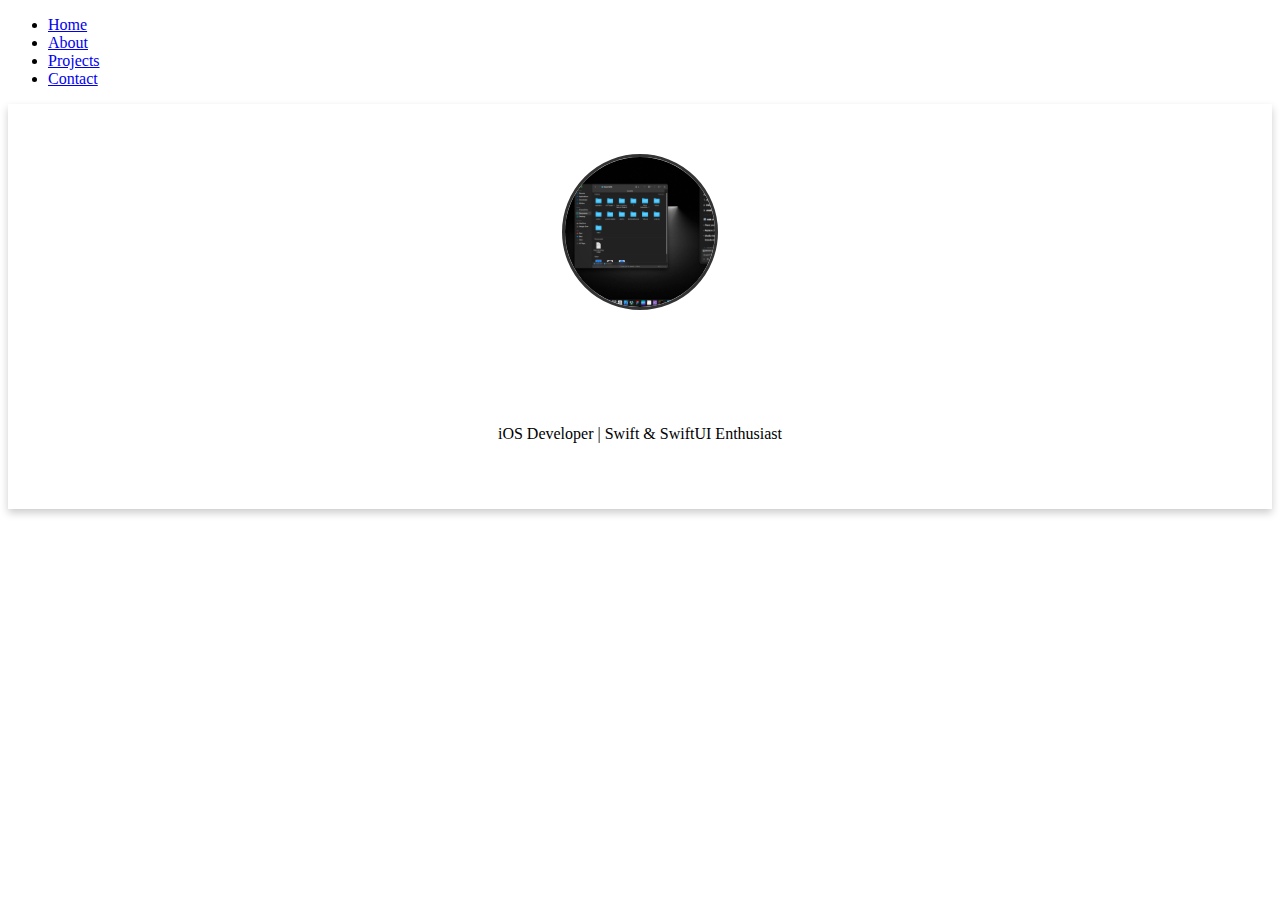
==== index.html @ f6d774bf "Initial commit" ====
<!DOCTYPE html>
<html lang="en">
<head>
    <meta charset="UTF-8">
    <meta name="viewport" content="width=device-width, initial-scale=1.0">
    <title>Your Name | iOS Developer</title>
    <link rel="stylesheet" href="css/style.css">
</head>
<body>
    <header>
        <nav>
            <ul>
                <li><a href="index.html">Home</a></li>
                <li><a href="about.html">About</a></li>
                <li><a href="projects.html">Projects</a></li>
                <li><a href="contact.html">Contact</a></li>
            </ul>
        </nav>
    </header>

    <section class="hero">
        <img src="images/profile.jpg" alt="Ibrahim" class="profile-pic">
        <h1>Hello, I'm Your Name</h1>
        <p>iOS Developer | Swift & SwiftUI Enthusiast</p>
    </section>
</body>
</html>
---- css/style.css ----
/* Center content and style hero section */
.hero {
    background-color: white;
    padding: 50px;
    box-shadow: 0 4px 8px rgba(0, 0, 0, 0.2);
    text-align: center;
}

/* Style the profile picture */
.profile-pic {
    width: 150px;
    height: 150px;
    border-radius: 50%;
    object-fit: cover;
    border: 3px solid #333;
    margin-bottom: 10px;
}

/* Add smooth fade-in animation */
.hero h1 {
    font-size: 2.5rem;
    opacity: 0;
    animation: fadeIn 1.5s ease-in-out forwards;
}

/* Animation keyframes */
@keyframes fadeIn {
    from {
        opacity: 0;
        transform: translateY(-20px);
    }
    to {
        opacity: 1;
        transform: translateY(0);
    }
}
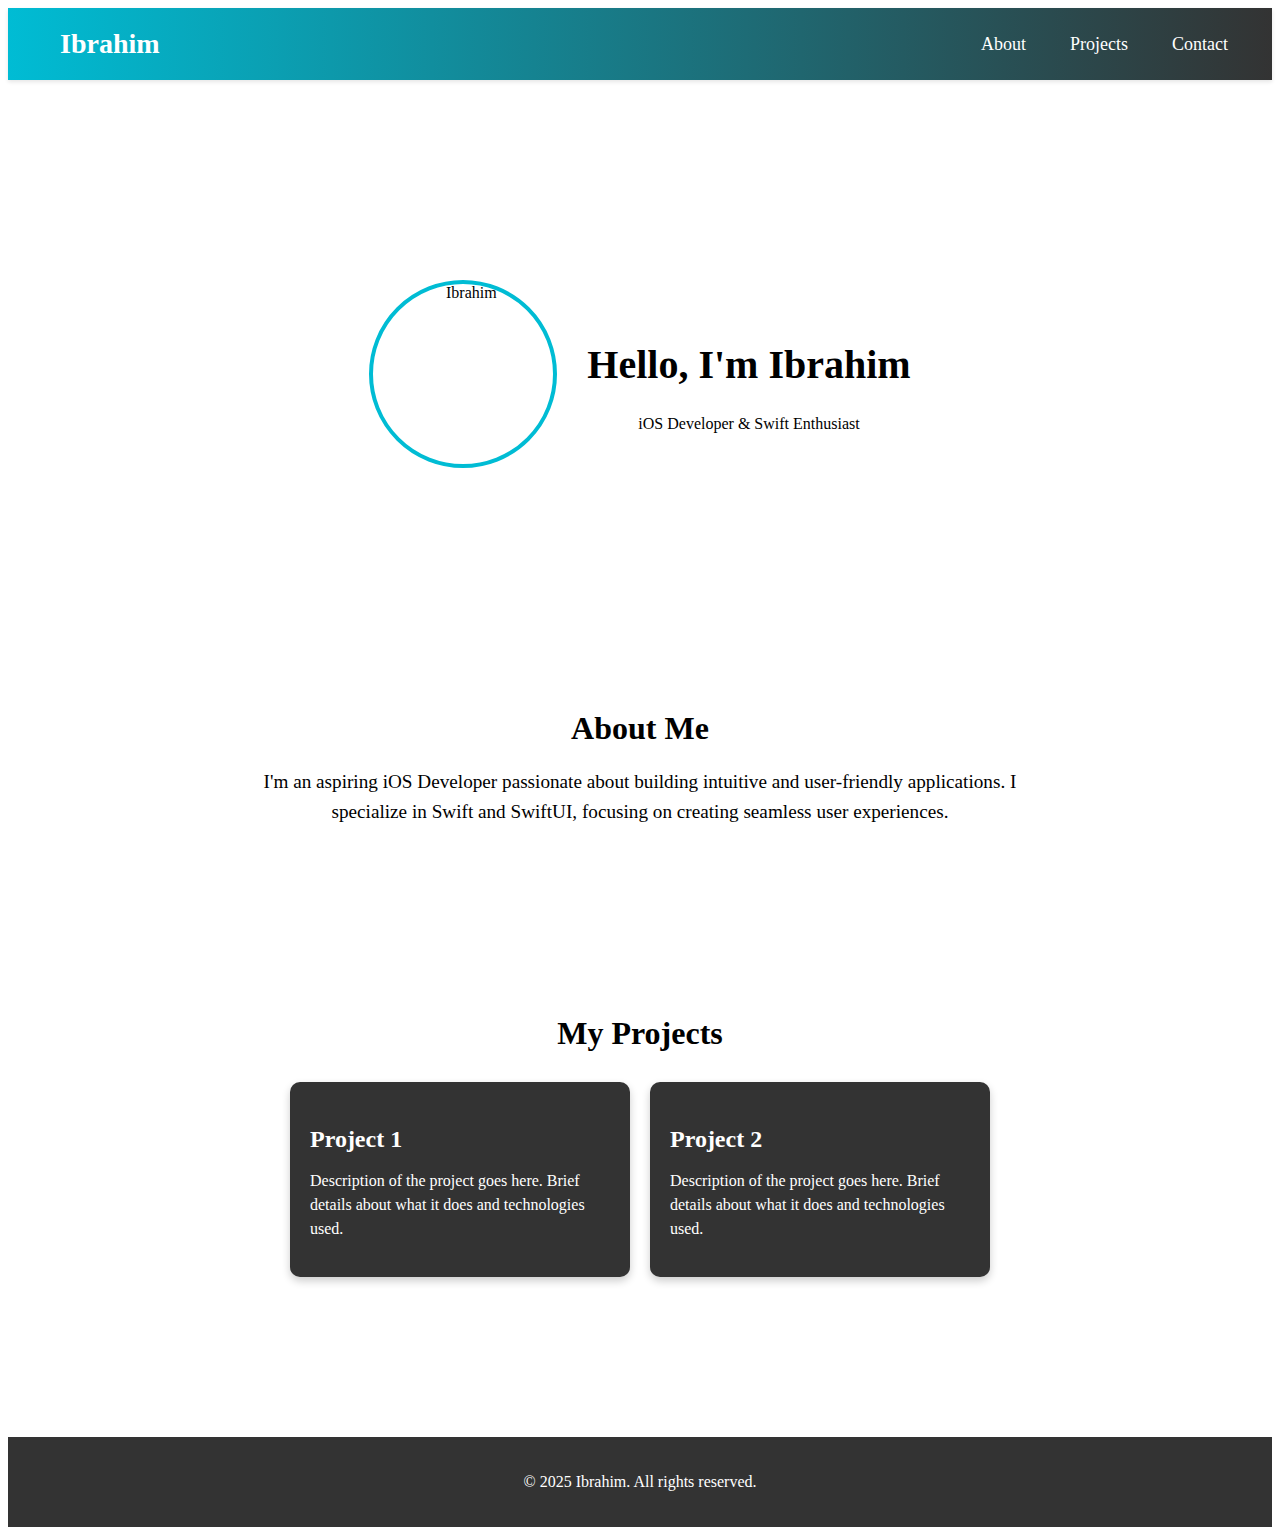
==== commit 0a0e95e9: "Fixes" ====
--- a/index.html
+++ b/index.html
@@ -3,25 +3,67 @@
 <head>
     <meta charset="UTF-8">
     <meta name="viewport" content="width=device-width, initial-scale=1.0">
-    <title>Your Name | iOS Developer</title>
+    <title>Ibrahim | iOS Developer</title>
     <link rel="stylesheet" href="css/style.css">
 </head>
 <body>
     <header>
-        <nav>
-            <ul>
-                <li><a href="index.html">Home</a></li>
-                <li><a href="about.html">About</a></li>
-                <li><a href="projects.html">Projects</a></li>
-                <li><a href="contact.html">Contact</a></li>
-            </ul>
-        </nav>
+        <div class="container">
+            <nav>
+                <a href="index.html" class="logo">Ibrahim</a>
+                <ul>
+                    <li><a href="about.html">About</a></li>
+                    <li><a href="projects.html">Projects</a></li>
+                    <li><a href="contact.html">Contact</a></li>
+                </ul>
+            </nav>
+        </div>
     </header>
+    
+    <main>
+        <section class="hero">
+            <div class="container">
+                <div class="hero-content">
+                    <img src="images/profile.jpg" alt="Ibrahim" class="profile-pic">
+                    <div class="hero-text">
+                        <h1>Hello, I'm Ibrahim</h1>
+                        <p>iOS Developer &amp; Swift Enthusiast</p>
+                    </div>
+                </div>
+            </div>
+        </section>
 
-    <section class="hero">
-        <img src="images/profile.jpg" alt="Ibrahim" class="profile-pic">
-        <h1>Hello, I'm Your Name</h1>
-        <p>iOS Developer | Swift & SwiftUI Enthusiast</p>
-    </section>
+        <section class="about">
+            <div class="container">
+                <h2>About Me</h2>
+                <p>
+                    I'm an aspiring iOS Developer passionate about building intuitive and user-friendly applications.
+                    I specialize in Swift and SwiftUI, focusing on creating seamless user experiences.
+                </p>
+            </div>
+        </section>
+
+        <section class="projects">
+            <div class="container">
+                <h2>My Projects</h2>
+                <div class="project-list">
+                    <div class="project">
+                        <h3>Project 1</h3>
+                        <p>Description of the project goes here. Brief details about what it does and technologies used.</p>
+                    </div>
+                    <div class="project">
+                        <h3>Project 2</h3>
+                        <p>Description of the project goes here. Brief details about what it does and technologies used.</p>
+                    </div>
+                </div>
+            </div>
+        </section>
+    </main>
+
+    <footer>
+        <div class="container">
+            <p>&copy; 2025 Ibrahim. All rights reserved.</p>
+        </div>
+    </footer>
 </body>
 </html>--- a/css/style.css
+++ b/css/style.css
@@ -1,36 +1,222 @@
-/* Center content and style hero section */
 .hero {
-    background-color: white;
-    padding: 50px;
-    box-shadow: 0 4px 8px rgba(0, 0, 0, 0.2);
-    text-align: center;
-}
-
-/* Style the profile picture */
+    background-color: var(--background-color);
+    padding: 100px 20px;
+    text-align: center;
+    margin-top: 80px;
+    display: flex;
+    justify-content: center;
+    align-items: center;
+}
+
+.hero-content {
+    display: flex;
+    align-items: center;
+    gap: 30px;
+    max-width: 900px;
+    padding: 20px;
+}
+
 .profile-pic {
-    width: 150px;
-    height: 150px;
+    width: 180px;
+    height: 180px;
     border-radius: 50%;
     object-fit: cover;
-    border: 3px solid #333;
-    margin-bottom: 10px;
-}
-
-/* Add smooth fade-in animation */
+    border: 4px solid var(--profile-border-color);
+    margin-bottom: 15px;
+    transition: transform 0.3s ease-in-out;
+}
+
+.profile-pic:hover {
+    transform: scale(1.1);
+}
+
 .hero h1 {
     font-size: 2.5rem;
-    opacity: 0;
-    animation: fadeIn 1.5s ease-in-out forwards;
-}
-
-/* Animation keyframes */
-@keyframes fadeIn {
-    from {
-        opacity: 0;
-        transform: translateY(-20px);
-    }
-    to {
-        opacity: 1;
-        transform: translateY(0);
-    }
+}
+
+:root {
+    --background-color: white;
+    --text-color: black;
+    --nav-bg-color: #333;
+    --nav-text-color: white;
+    --profile-border-color: #00bcd4;
+}
+
+@media (prefers-color-scheme: dark) {
+    :root {
+        --background-color: #121212;
+        --text-color: white;
+        --nav-bg-color: #222;
+        --nav-text-color: #00bcd4;
+        --profile-border-color: #00bcd4;
+    }
+}
+
+body {
+    background-color: var(--background-color);
+    color: var(--text-color);
+}
+
+/* New header styling */
+header {
+    background: linear-gradient(90deg, #00bcd4, #333);
+    padding: 20px 0;
+    box-shadow: 0 2px 4px rgba(0, 0, 0, 0.1);
+}
+
+header nav {
+    display: flex;
+    justify-content: space-between;
+    align-items: center;
+    max-width: 1200px;
+    margin: 0 auto;
+    padding: 0 20px;
+}
+
+nav {
+    background-color: transparent;
+    position: relative;  /* changed from fixed */
+    padding: 0;
+}
+
+nav ul {
+    list-style: none;
+    display: flex;
+    gap: 20px;
+    padding: 0;
+    margin: 0;
+    justify-content: center;
+    align-items: center;
+}
+
+nav ul li {
+    display: inline;
+}
+
+nav ul li a {
+    text-decoration: none;
+    color: #fff;
+    font-size: 18px;
+    padding: 8px 12px;
+    transition: background-color 0.3s, color 0.3s;
+    border-radius: 4px;
+}
+
+nav ul li a:hover {
+    background-color: rgba(255, 255, 255, 0.3);
+    color: #fff;
+}
+
+.logo {
+    font-size: 28px;
+    font-weight: bold;
+    color: #fff;
+    text-decoration: none;
+    margin-right: auto;
+    padding-left: 20px;
+}
+
+.about {
+    background-color: var(--background-color);
+    padding: 80px 20px;
+    text-align: center;
+}
+
+.about h2 {
+    font-size: 2rem;
+    color: var(--text-color);
+    margin-bottom: 20px;
+}
+
+.about p {
+    font-size: 1.2rem;
+    max-width: 800px;
+    margin: 0 auto;
+    line-height: 1.6;
+}
+
+.projects {
+    background-color: var(--background-color);
+    padding: 80px 20px;
+    text-align: center;
+}
+
+.projects h2 {
+    font-size: 2rem;
+    color: var(--text-color);
+    margin-bottom: 30px;
+}
+
+.project-list {
+    display: flex;
+    flex-wrap: wrap;
+    justify-content: center;
+    gap: 20px;
+}
+
+.project {
+    background-color: var(--nav-bg-color);
+    color: var(--nav-text-color);
+    padding: 20px;
+    border-radius: 10px;
+    width: 300px;
+    text-align: left;
+    box-shadow: 0 4px 8px rgba(0, 0, 0, 0.2);
+    transition: transform 0.3s ease-in-out;
+}
+
+.project:hover {
+    transform: scale(1.05);
+}
+
+.project h3 {
+    font-size: 1.5rem;
+    margin-bottom: 10px;
+}
+
+.project p {
+    font-size: 1rem;
+    line-height: 1.5;
+}
+
+@media (max-width: 768px) {
+    .container {
+        width: 90%;
+    }
+
+    nav ul {
+        flex-direction: row;
+        text-align: center;
+    }
+
+    .hero {
+        padding: 50px 10px;
+    }
+
+    .profile-pic {
+        width: 140px;
+        height: 140px;
+    }
+
+    .project-list {
+        flex-direction: column;
+        align-items: center;
+    }
+
+    .project {
+        width: 90%;
+    }
+}
+
+/* New footer styling */
+footer {
+    background-color: var(--nav-bg-color);
+    padding: 20px 0;
+    text-align: center;
+    margin-top: 80px;
+}
+
+footer p {
+    font-size: 1rem;
+    color: var(--nav-text-color);
 }